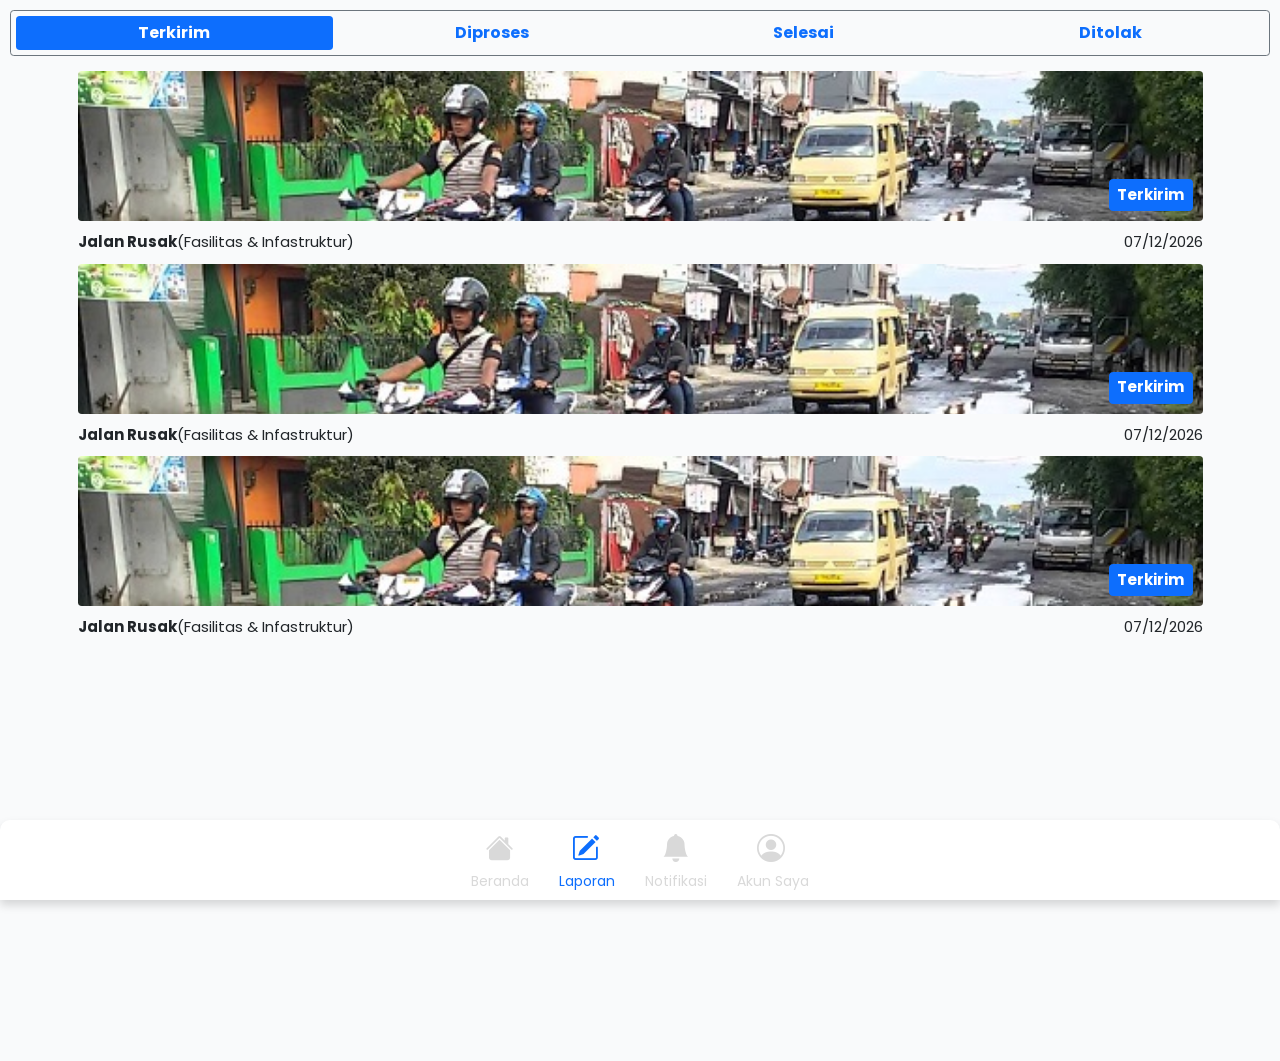
==== hp/laporan/laporan(content).html @ 0eade9b7 "done" ====
<!doctype html>
<html lang="en">

<head>
    <meta charset="utf-8">
    <meta name="viewport" content="width=device-width, initial-scale=1">
    <title>Bootstrap demo</title>
    <!-- Swiper CSS -->
    <link rel="stylesheet" href="https://cdn.jsdelivr.net/npm/swiper@11/swiper-bundle.min.css">

    <!-- Link icon Boostrap -->
    <link rel="stylesheet" href="https://cdn.jsdelivr.net/npm/bootstrap-icons@1.13.1/font/bootstrap-icons.min.css">
    <!-- link css -->
    <link rel="stylesheet" href="laporan(content).css">
    <!-- Link boostrap- -->
    <link href="https://cdn.jsdelivr.net/npm/bootstrap@5.3.8/dist/css/bootstrap.min.css" rel="stylesheet"
        integrity="sha384-sRIl4kxILFvY47J16cr9ZwB07vP4J8+LH7qKQnuqkuIAvNWLzeN8tE5YBujZqJLB" crossorigin="anonymous">
</head>

<body class="">
    <!-- Navbar -->
    <main class="p-3">
        <nav class="nav nav-pills nav-fill p-2 border border-secondary border-1 rounded">
            <a class="nav-link active fw-bold" aria-current="page" href="#">Terkirim</a>
            <a class="nav-link fw-bold" href="#">Diproses</a>
            <a class="nav-link fw-bold" href="#">Selesai</a>
            <a class="nav-link fw-bold" href="#">Ditolak</a>

        </nav>
        <!-- Main  Content -->
        <main class="mt-4">
            <div class="container">
                <div class="wrapper-img rounded mb-3 ">
                    <img src="laporanimg.jpg" alt="" class="rounded">
                    <button class="btn btn-primary text-white fw-bold fs-4">Terkirim</button>
                </div>
                <div class="d-flex justify-content-between fs-4">
                    <div class="d-flex fs-4">
                        <p class="fw-bold">Jalan Rusak</p>
                        <span>(Fasilitas & Infastruktur)</span>

                    </div>
                    <p>07/12/2026</p>
                </div>
            </div>
            <div class="container">
                <div class="wrapper-img rounded mb-3 ">
                    <img src="laporanimg.jpg" alt="" class="rounded">
                    <button class="btn btn-primary text-white fw-bold fs-4">Terkirim</button>
                </div>
                <div class="d-flex justify-content-between fs-4">
                    <div class="d-flex fs-4">
                        <p class="fw-bold ">Jalan Rusak</p>
                        <span>(Fasilitas & Infastruktur)</span>

                    </div>
                    <p>07/12/2026</p>
                </div>
            </div>
            <div class="container">
                <div class="wrapper-img rounded mb-3 ">
                    <img src="laporanimg.jpg" alt="" class="rounded">
                    <button class="btn btn-primary text-white fw-bold fs-4">Terkirim</button>
                </div>
                <div class="d-flex justify-content-between fs-4">
                    <div class="d-flex fs-4">
                        <p class="fw-bold">Jalan Rusak</p>
                        <span>(Fasilitas & Infastruktur)</span>

                    </div>
                    <p>07/12/2026</p>
                </div>
            </div>
        </main>
    </main>

    <!-- Nav Bottom -->
    <div class="nav-bottom shadow d-flex justify-content-center  align-items-center ">
        <ul class="nav justify-content-between align-items-center gap-3 ">
            <li class="nav-item">
                <a class="nav-link  d-flex flex-column align-items-center justify-content-center"
                    aria-current="page" href="../homepage/index.html"> <i class="bi bi-house-fill"></i> Beranda</a>
            </li>
            <li class="nav-item">
                <a class="nav-link active d-flex flex-column align-items-center justify-content-center"
                    href="../laporan/laporan(content).html"><i class="bi bi-pencil-square me-2"></i> Laporan</a>
            </li>
            <li class="nav-item">
                <a class="nav-link d-flex flex-column align-items-center justify-content-center"
                    href="../notifikasi/notifikasi(content).html"><i class="bi bi-bell-fill"></i> Notifikasi</a>
            </li>
            <li class="nav-item">
                <a class="nav-link d-flex flex-column align-items-center justify-content-center" href="../profil/profil.html"><i
                        class="bi bi-person-circle me-2"></i> Akun Saya</a>
            </li>
        </ul>
    </div>

    <!-- Link Bostrap Js -->
    <script src="https://cdn.jsdelivr.net/npm/bootstrap@5.3.8/dist/js/bootstrap.bundle.min.js"
        integrity="sha384-FKyoEForCGlyvwx9Hj09JcYn3nv7wiPVlz7YYwJrWVcXK/BmnVDxM+D2scQbITxI"
        crossorigin="anonymous"></script>

</body>
</html>
---- hp/laporan/laporan(content).css ----
@import url('https://fonts.googleapis.com/css2?family=Poppins:wght@400;600;700&display=swap');

* {
    padding: 0;
    margin: 0;
    box-sizing: border-box;
}

html {
    font-family: 'Poppins';
    font-size: 62.5%;

}

body {

    font-family: 'Poppins' !important;
    background-color: #F9FAFB !important;

}

main {
    min-height: 100vh;
}

.wrapper-img {
    position: relative;
}

.wrapper-img img {
    width: 100%;
    height: 150px;
    object-fit: cover;
    object-position: top;
}

.wrapper-img button {
    position: absolute;
    bottom: 10px;
    right: 10px;
}

.nav a {
    font-size: 1.6rem;
}

.nav-bottom {
    background-color: white !important;
    position: sticky;
    bottom: 0;
    left: 0;
    width: 100%;
    height: 80px;
    border-top-left-radius: 10px;
    border-top-right-radius: 10px;

}

.nav-bottom li a {
    font-size: 1.4rem;
}

.nav-bottom i {
    font-size: 2.8rem;
}
.nav-bottom .nav-link{
    color: #D9D9D9 !important;
}
.nav-bottom .nav-link.active {
    color: #0D6EFD !important;
}

@media screen and (max-width:360px) {
    html {
        font-size: 61%;
    }

}
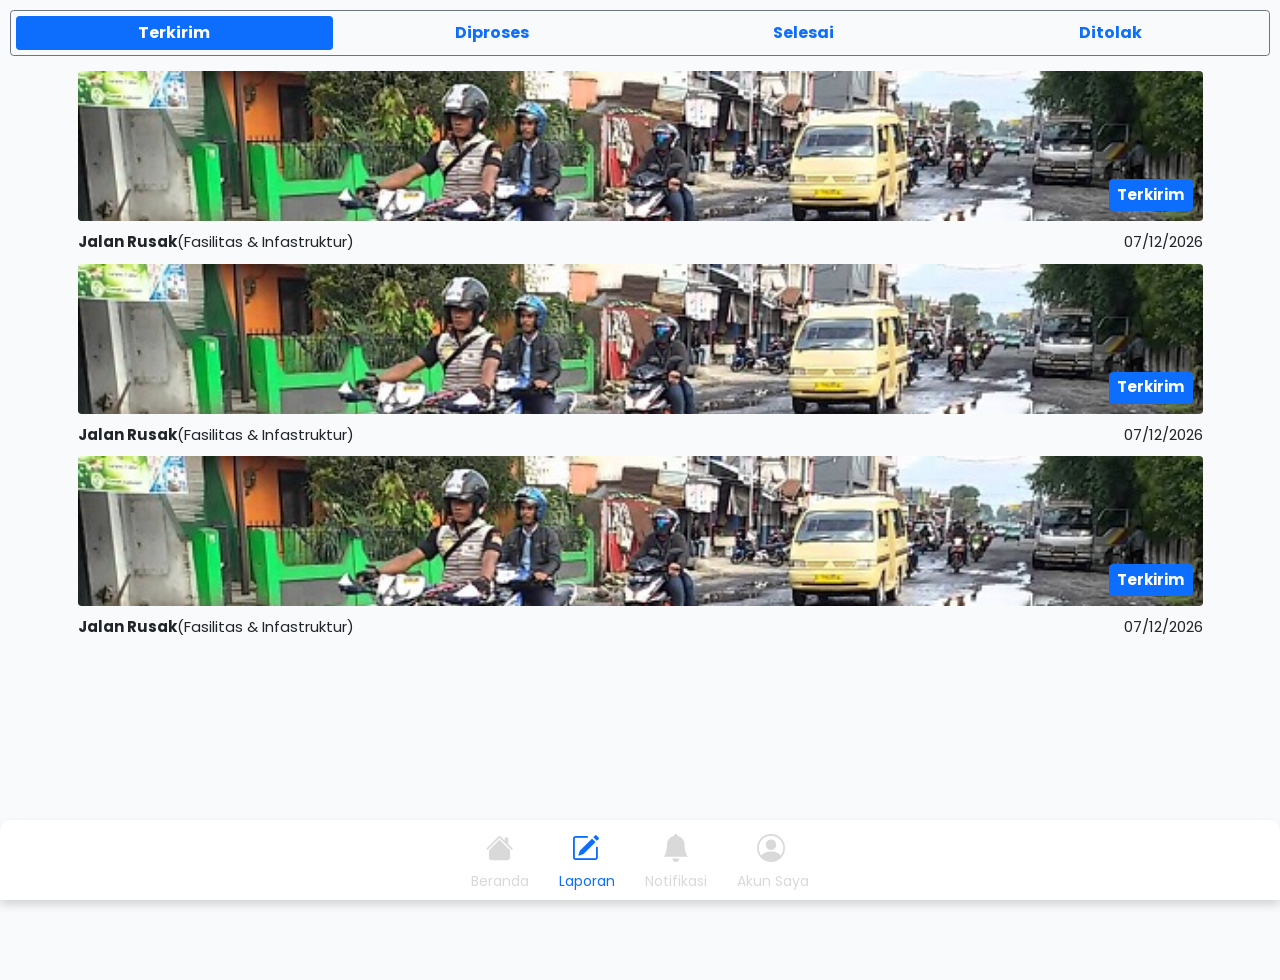
==== commit 69d86ed8: "menambhakan url lupa password pada masuk.html" ====
--- a/hp/laporan/laporan(content).html
+++ b/hp/laporan/laporan(content).html
@@ -17,7 +17,7 @@
         integrity="sha384-sRIl4kxILFvY47J16cr9ZwB07vP4J8+LH7qKQnuqkuIAvNWLzeN8tE5YBujZqJLB" crossorigin="anonymous">
 </head>
 
-<body class="">
+<body>
     <!-- Navbar -->
     <main class="p-3">
         <nav class="nav nav-pills nav-fill p-2 border border-secondary border-1 rounded">
@@ -28,7 +28,7 @@
 
         </nav>
         <!-- Main  Content -->
-        <main class="mt-4">
+        <div class=" container-fluid p-0 mt-4">
             <div class="container">
                 <div class="wrapper-img rounded mb-3 ">
                     <img src="laporanimg.jpg" alt="" class="rounded">
@@ -71,7 +71,7 @@
                     <p>07/12/2026</p>
                 </div>
             </div>
-        </main>
+        </div>
     </main>
 
     <!-- Nav Bottom -->
